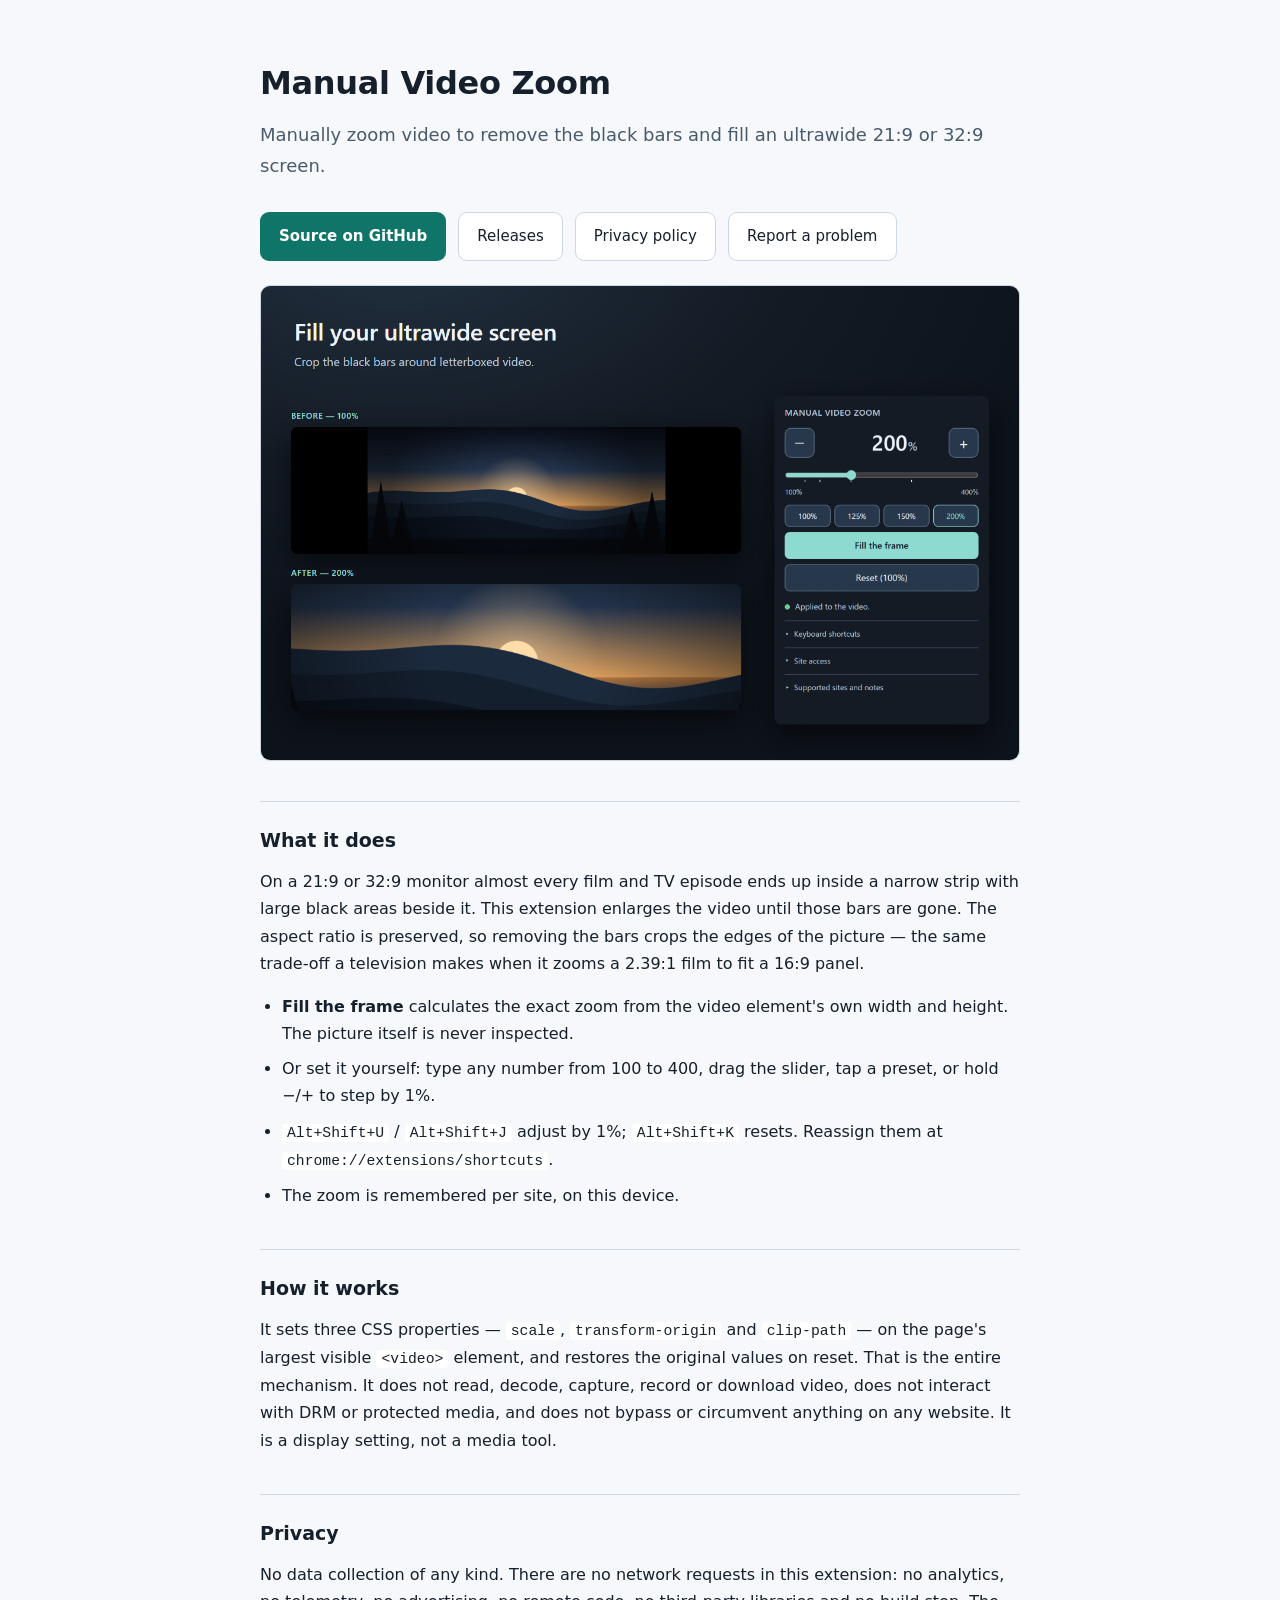
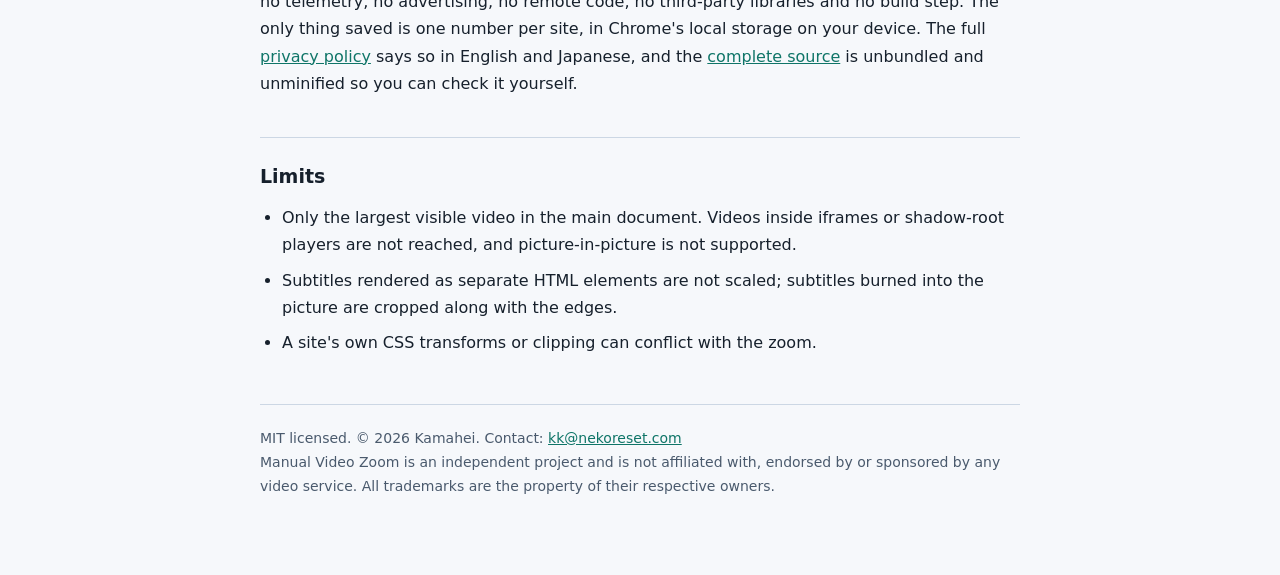
==== docs/index.html @ 6c264f77 "Manual Video Zoom 1.0.0 A dependency-free Chrome Manifest V3 extension that manually zooms and crops" ====
<!doctype html>
<html lang="en">
<meta charset="utf-8">
<meta name="viewport" content="width=device-width, initial-scale=1">
<title>Manual Video Zoom</title>
<meta name="description" content="Chrome extension that manually zooms and crops HTML5 video so black bars disappear on a 21:9 or 32:9 ultrawide screen.">
<style>
  :root { color-scheme: dark light;
    --bg:#141b25; --card:#1b2432; --fg:#edf3fa; --muted:#bdcbdc; --line:#3a4a5e;
    --accent:#8ddad1; --accent-ink:#0d1520; }
  @media (prefers-color-scheme: light) {
    :root { --bg:#f6f8fb; --card:#ffffff; --fg:#16202c; --muted:#4a5a6d; --line:#ccd7e4;
      --accent:#0f7568; --accent-ink:#ffffff; }
  }
  * { box-sizing: border-box; }
  body { margin:0; padding:56px 20px 80px; background:var(--bg); color:var(--fg);
         font:16px/1.7 system-ui,"Segoe UI","Yu Gothic UI",Roboto,sans-serif; }
  main { max-width:760px; margin:0 auto; }
  h1 { font-size:32px; margin:0 0 10px; letter-spacing:-.01em; }
  .tag { color:var(--muted); font-size:18px; margin:0 0 30px; }
  h2 { font-size:19px; margin:40px 0 12px; padding-top:22px; border-top:1px solid var(--line); }
  p { margin:0 0 16px; }
  ul { margin:0 0 16px; padding-left:22px; }
  li { margin-bottom:8px; }
  a { color:var(--accent); }
  .links { display:flex; flex-wrap:wrap; gap:12px; margin:26px 0 8px; }
  .links a { display:inline-block; padding:11px 18px; border-radius:9px; text-decoration:none;
             border:1px solid var(--line); background:var(--card); color:var(--fg); font-size:15px; }
  .links a.primary { background:var(--accent); color:var(--accent-ink); border-color:transparent;
                     font-weight:600; }
  img { max-width:100%; border-radius:10px; border:1px solid var(--line); display:block; margin:24px 0; }
  code { background:var(--card); padding:1px 5px; border-radius:4px; font-size:.92em; }
  footer { margin-top:48px; padding-top:22px; border-top:1px solid var(--line);
           color:var(--muted); font-size:14px; }
</style>
<main>
  <h1>Manual Video Zoom</h1>
  <p class="tag">Manually zoom video to remove the black bars and fill an ultrawide 21:9 or 32:9 screen.</p>

  <div class="links">
    <a class="primary" href="https://github.com/kamahei/manual-video-zoom">Source on GitHub</a>
    <a href="https://github.com/kamahei/manual-video-zoom/releases">Releases</a>
    <a href="privacy.html">Privacy policy</a>
    <a href="https://github.com/kamahei/manual-video-zoom/issues">Report a problem</a>
  </div>

  <img src="hero.png"
       alt="The same video at 100% with black bars on both sides, and at 200% filling the frame, beside the extension's control popup.">

  <h2>What it does</h2>
  <p>On a 21:9 or 32:9 monitor almost every film and TV episode ends up inside a narrow strip with
  large black areas beside it. This extension enlarges the video until those bars are gone. The
  aspect ratio is preserved, so removing the bars crops the edges of the picture — the same
  trade-off a television makes when it zooms a 2.39:1 film to fit a 16:9 panel.</p>
  <ul>
    <li><strong>Fill the frame</strong> calculates the exact zoom from the video element's own
      width and height. The picture itself is never inspected.</li>
    <li>Or set it yourself: type any number from 100 to 400, drag the slider, tap a preset, or
      hold −/+ to step by 1%.</li>
    <li><code>Alt+Shift+U</code> / <code>Alt+Shift+J</code> adjust by 1%; <code>Alt+Shift+K</code>
      resets. Reassign them at <code>chrome://extensions/shortcuts</code>.</li>
    <li>The zoom is remembered per site, on this device.</li>
  </ul>

  <h2>How it works</h2>
  <p>It sets three CSS properties — <code>scale</code>, <code>transform-origin</code> and
  <code>clip-path</code> — on the page's largest visible <code>&lt;video&gt;</code> element, and
  restores the original values on reset. That is the entire mechanism. It does not read, decode,
  capture, record or download video, does not interact with DRM or protected media, and does not
  bypass or circumvent anything on any website. It is a display setting, not a media tool.</p>

  <h2>Privacy</h2>
  <p>No data collection of any kind. There are no network requests in this extension: no
  analytics, no telemetry, no advertising, no remote code, no third-party libraries and no build
  step. The only thing saved is one number per site, in Chrome's local storage on your device.
  The full <a href="privacy.html">privacy policy</a> says so in English and Japanese, and the
  <a href="https://github.com/kamahei/manual-video-zoom">complete source</a> is unbundled and
  unminified so you can check it yourself.</p>

  <h2>Limits</h2>
  <ul>
    <li>Only the largest visible video in the main document. Videos inside iframes or shadow-root
      players are not reached, and picture-in-picture is not supported.</li>
    <li>Subtitles rendered as separate HTML elements are not scaled; subtitles burned into the
      picture are cropped along with the edges.</li>
    <li>A site's own CSS transforms or clipping can conflict with the zoom.</li>
  </ul>

  <footer>
    MIT licensed. © 2026 Kamahei. Contact: <a href="mailto:kk@nekoreset.com">kk@nekoreset.com</a><br>
    Manual Video Zoom is an independent project and is not affiliated with, endorsed by or
    sponsored by any video service. All trademarks are the property of their respective owners.
  </footer>
</main>
</html>
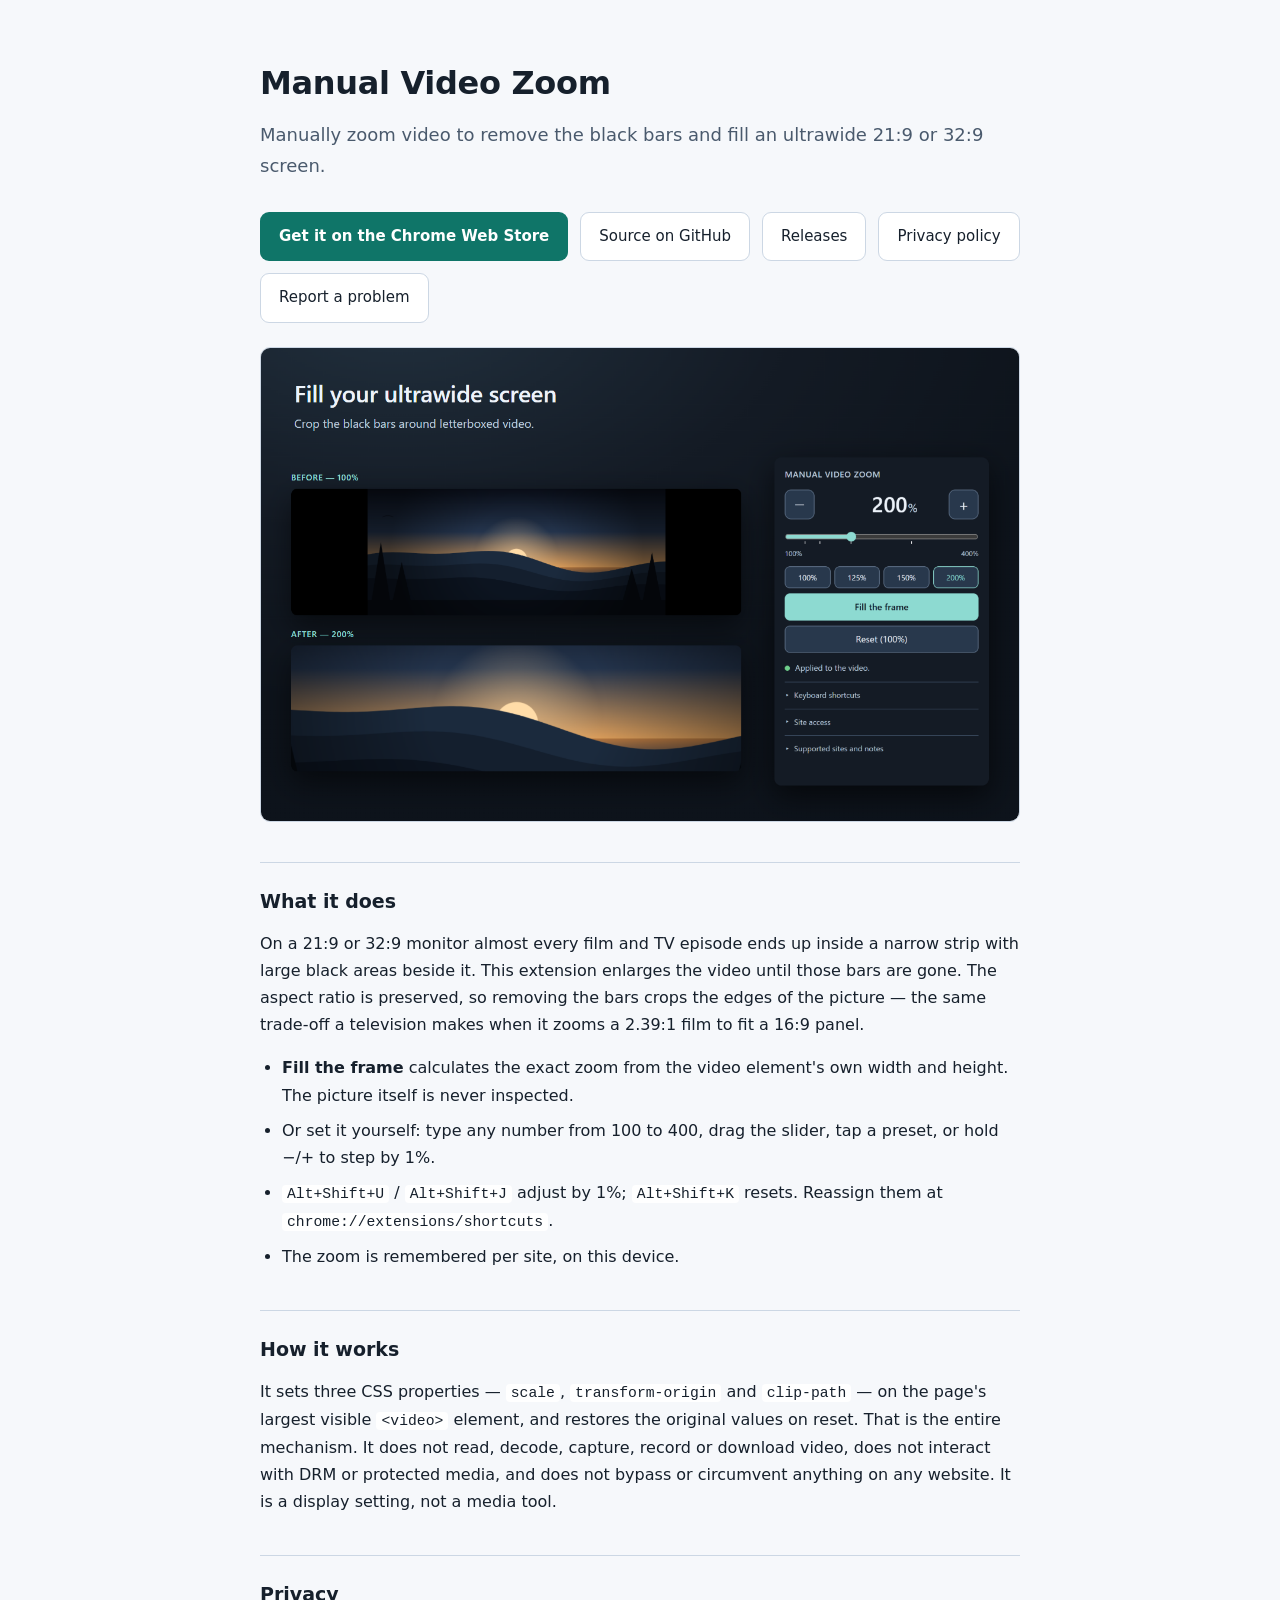
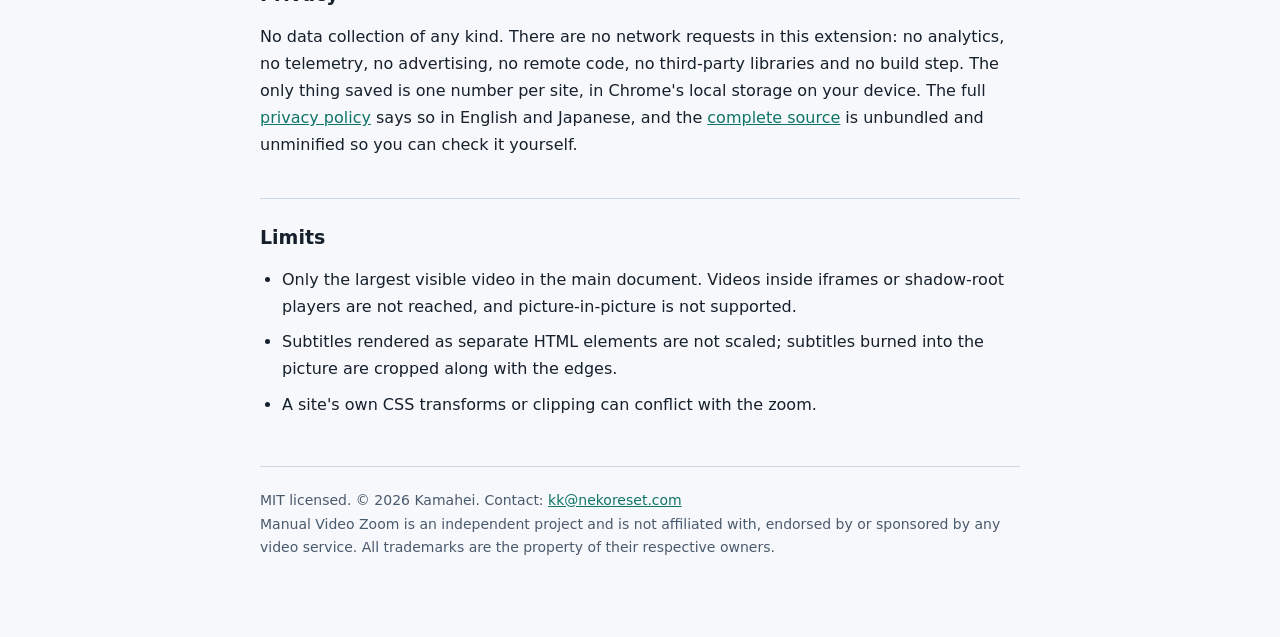
==== commit 913f25a7: "Add the Chrome Web Store listing URL The extension passed review and is public at chromewebstore.goo" ====
--- a/docs/index.html
+++ b/docs/index.html
@@ -38,7 +38,8 @@
   <p class="tag">Manually zoom video to remove the black bars and fill an ultrawide 21:9 or 32:9 screen.</p>
 
   <div class="links">
-    <a class="primary" href="https://github.com/kamahei/manual-video-zoom">Source on GitHub</a>
+    <a class="primary" href="https://chromewebstore.google.com/detail/manual-video-zoom/bangdldkomlemcendmmfecogcpjhoelf">Get it on the Chrome Web Store</a>
+    <a href="https://github.com/kamahei/manual-video-zoom">Source on GitHub</a>
     <a href="https://github.com/kamahei/manual-video-zoom/releases">Releases</a>
     <a href="privacy.html">Privacy policy</a>
     <a href="https://github.com/kamahei/manual-video-zoom/issues">Report a problem</a>
